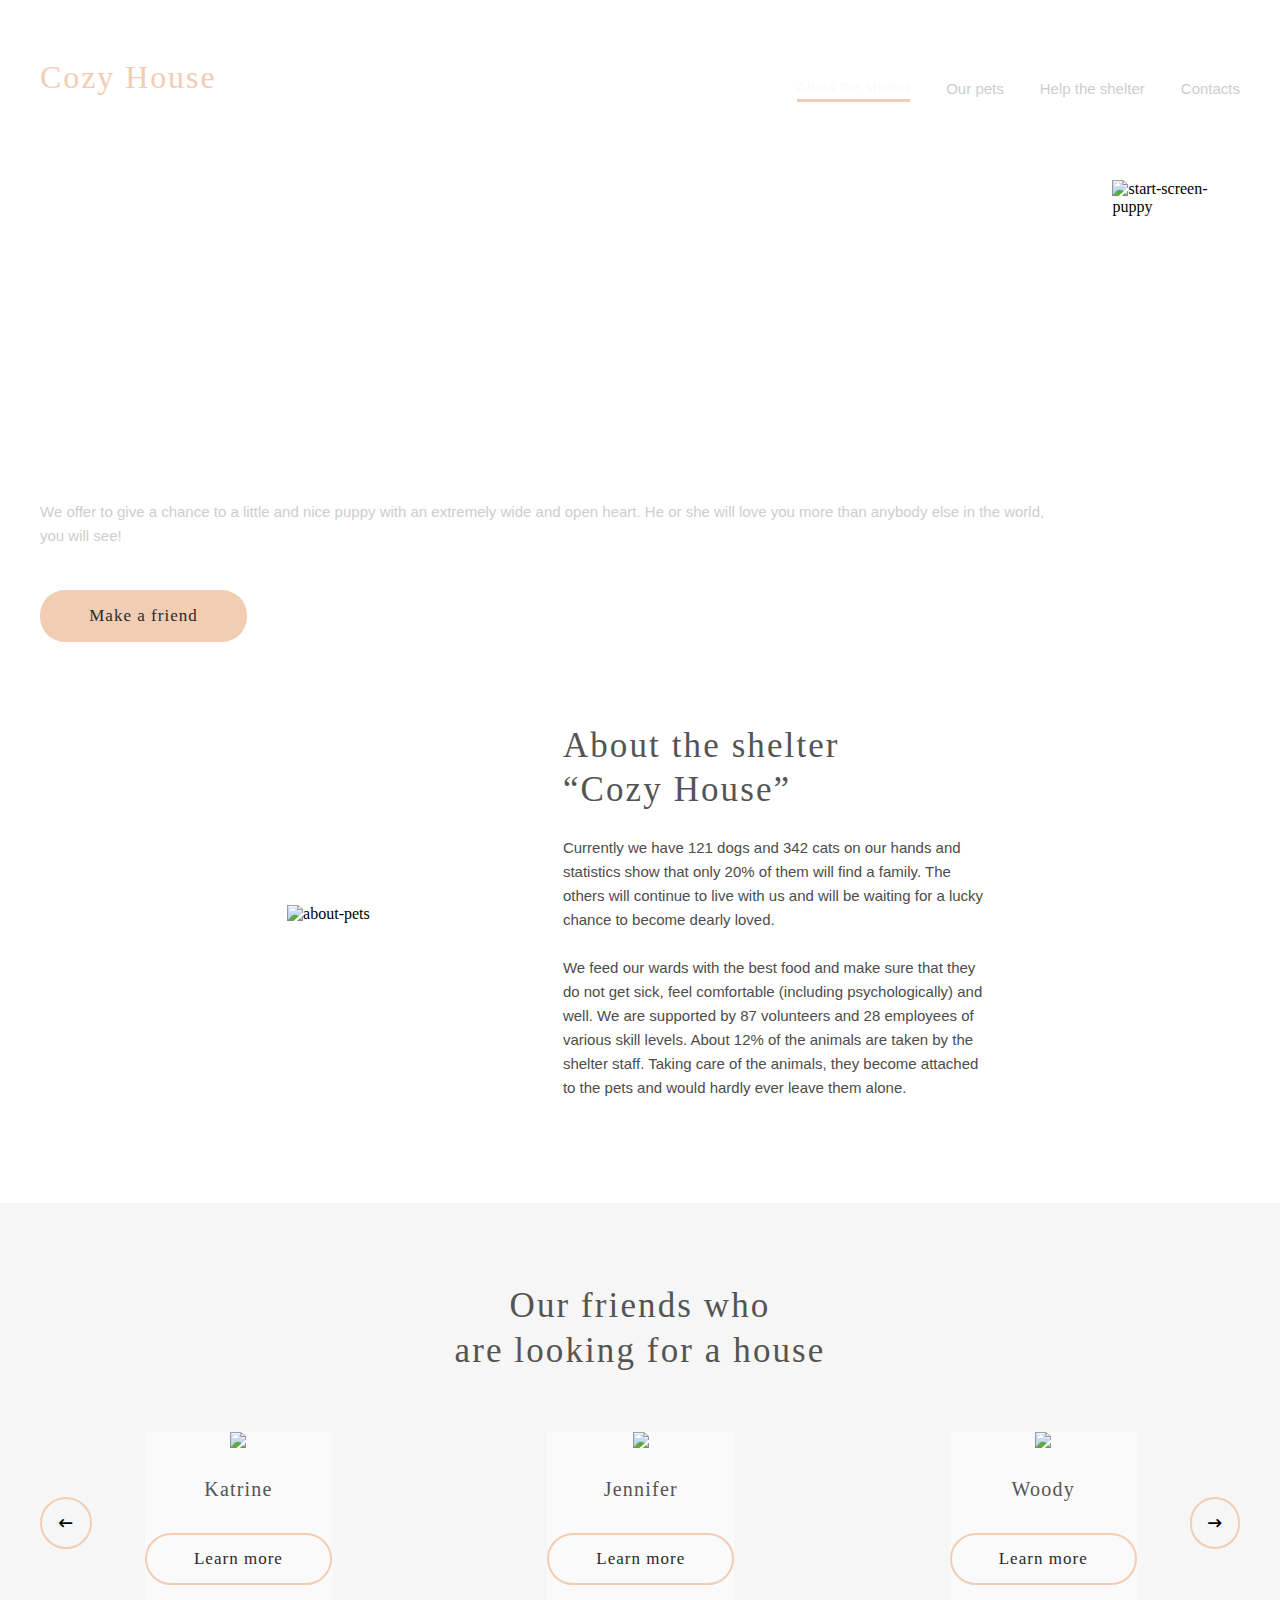
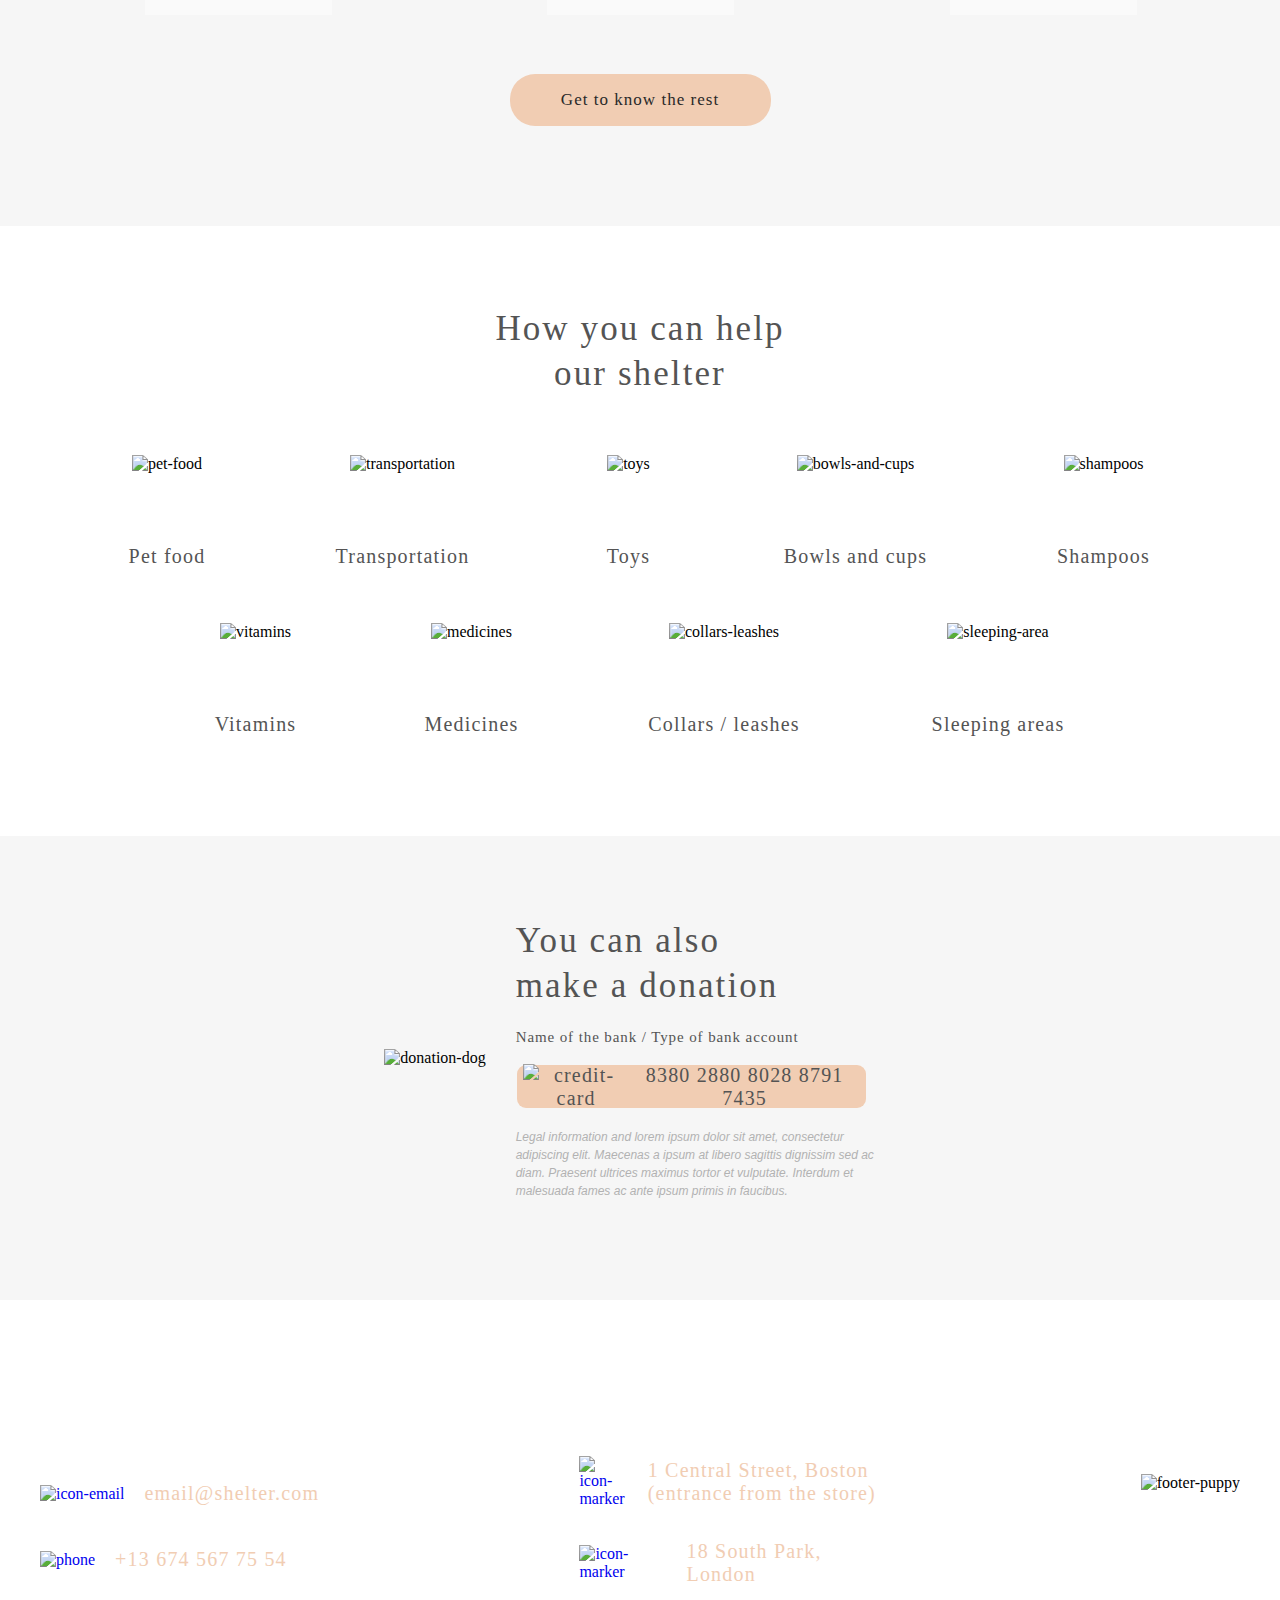
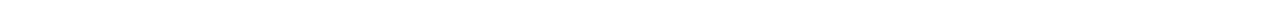
==== pages/main/index.html @ 6dab2da2 "feat: add pages/main" ====
<!DOCTYPE html>
<html lang="en">
<head>
    <meta charset="UTF-8">
    <meta http-equiv="X-UA-Compatible" content="IE=edge">
    <meta name="viewport" content="width=device-width, initial-scale=1.0">
    <title>Cozy House</title>
    <link rel="stylesheet" type="text/css" href="https://cdnjs.cloudflare.com/ajax/libs/font-awesome/6.1.1/css/all.min.css">
    <link rel="shortcut icon" href="../../assets/icons/Icons8-Windows-8-Animals-Dog-Track.ico" type="image/x-icon">
    <link rel="stylesheet" href="style.css">
</head>
<body onresize="createAdaptiveSlider()">


<!-- HEADER -->
    <div class="header-main">
        <header class="header">
            <div class="container">
                <div class="header-wrapper">
                    <div class="logo-header">
                        <a href="index.html">
                            <h1>
                                Cozy House
                            </h1>
                            <p class="logo-header-description">
                                Shelter for pets in Boston
                            </p>
                        </a>
                        
                    </div>
                    <div class="nav-header">
                        <a href="index.html" class="nav-header-link-active" >About the shelter</a>
                        <a href="ourPets.html" class="nav-header-link" target="_blank">Our pets</a>
                        <a href="#help" class="nav-header-link">Help the shelter</a>
                        <a href="#footer" class="nav-header-link">Contacts</a>
                    </div>
                    <div class="nav-header-burger" id="burger">
                        <span class="line-burger "><hr class="hr-burger line-burger1"></span>
                        <span class="line-burger "><hr class="hr-burger line-burger2"></span>
                        <span class="line-burger "><hr class="hr-burger line-burger3"></span>
                    </div>
                </div>
            </div>
        </header>
    </div>
<!-- MAIN -->
    <main class="main">
        <section class="not-only">
            <div class="container">
                <div class="not-only-wrapper">
                    <div class="not-only-text-block">
                        <h2>Not only people <br>need a house</h2>
                        <p class="not-only-add-text">We offer to give a chance to a 
                            little and nice puppy with an extremely wide and open heart. 
                            He or she will love you more than anybody else in the world, 
                            you will see!</p>
                        <button type="button" onclick="buttonToOurFriends()" class="not-only-button">Make a friend</button>
                    </div>
            
                    <div class="not-only-img">
                        <img src="../../assets/images/start-screen-puppy.png" alt="start-screen-puppy">
                    </div>
                </div>
            </div>
        </section>
        <section class="about">
            <div class="container">
                <div class="about-wrapper">
                    <div class="about-img">
                        <img src="../../assets/images/about-pets.png" alt="about-pets">
                    </div>
                    <div class="about-text-block">
                        <h3>About the shelter <br>“Cozy House”</h3>
                        <p class="about-add-text">Currently we have 121 dogs and 
                            342 cats on our hands and statistics show that only 
                            20% of them will find a family. The others will continue 
                            to live with us and will be waiting for a lucky chance to 
                            become dearly loved.</p>
                            <br>
                        <p class="about-add-text">We feed our wards with the best 
                            food and make sure that they do not get sick, feel 
                            comfortable (including psychologically) and well. 
                            We are supported by 87 volunteers and 28 employees 
                            of various skill levels. About 12% of the animals 
                            are taken by the shelter staff. Taking care of the 
                            animals, they become attached to the pets and would 
                            hardly ever leave them alone.</p>
                    </div>
                </div>
            </div>
        </section>
        <section class="our-friends" id="our-friends">
            <div class="container">
                <div class="our-friends-wrapper">
                    <div class="our-friends-title">
                        <h4>Our friends who <br>
                            are looking for a house</h4>
                    </div>
                    <div class="our-friends-slider">
                        <button type="button" class="our-friends-arrow1 ">
                            <i class="fa-solid fa-arrow-left-long"></i>
                        </button>
                        <div class="our-friends-whole-trio"></div>
                        <button type="button" class="our-friends-arrow2">
                            <i class="fa-solid fa-arrow-right-long"></i>
                        </button>
                    </div>
                    <button type="button" onclick="buttonToOurFriendsPage()" class="our-friends-button">
                        Get to know the rest
                    </button>
                </div>
            </div>
        </section>
        <section class="help" id="help">
            <div class="container">
                <div class="help-wrapper">
                    <div class="help-title">
                        <h4>How you can help <br>
                            our shelter</h4>
                    </div> 
                    <div class="help-grid">
                        <div class="help-img help-img1">
                            <img src="../../assets/icons/icon-pet-food.svg" alt="pet-food">
                            <p class="help-img-name">Pet food</p>
                        </div>
                        <div class="help-img help-img2">
                            <img src="../../assets/icons/icon-transportation.svg" alt="transportation">
                            <p class="help-img-name">Transportation</p>
                        </div>
                        <div class="help-img help-img3">
                            <img src="../../assets/icons/icon-toys.svg" alt="toys">
                            <p class="help-img-name">Toys</p>
                        </div>
                        <div class="help-img help-img4">
                            <img src="../../assets/icons/icon-bowls-and-cups.svg" alt="bowls-and-cups">
                            <p class="help-img-name">Bowls and cups</p>
                        </div>
                        <div class="help-img help-img5">
                            <img src="../../assets/icons/icon-shampoos.svg" alt="shampoos">
                            <p class="help-img-name">Shampoos</p>
                        </div>
                        <div class="help-img help-img6">
                            <img src="../../assets/icons/icon-vitamins.svg" alt="vitamins">
                            <p class="help-img-name">Vitamins</p>
                        </div>
                        <div class="help-img help-img7">
                            <img src="../../assets/icons/icon-medicines.svg" alt="medicines">
                            <p class="help-img-name">Medicines</p>
                        </div>
                        <div class="help-img help-img8">
                            <img src="../../assets/icons/icon-collars-leashes.svg" alt="collars-leashes">
                            <p class="help-img-name">Collars / leashes</p>
                        </div>
                        <div class="help-img help-img9">
                            <img src="../../assets/icons/icon-sleeping-area.svg" alt="sleeping-area">
                            <p class="help-img-name">Sleeping areas</p>
                        </div>
                    </div>
                </div>
            </div>
        </section>
        <section class="in-addition">
            <div class="container">
                <div class="in-addition-wrapper">
                    <div class="in-addition-img">
                        <img src="../../assets/images/donation-dog.png" alt="donation-dog">
                    </div>
                    <div class="in-addition-text-block">
                        <h5 >You can also <br> make a donation</h5>
                        <p class="in-addition-add-text1">Name of the bank / Type 
                            of bank account</p>
                            <form action="#">
                                <button type="button" class="in-addition-button in-addition-button-text" onclick="inAdditionButton()">
                                    <img src="../../assets/icons/credit-card.svg" alt="credit-card">
                                    8380 2880 8028 8791 7435
                                </button>
                            </form>
                        <p class="in-addition-add-text2">Legal information and lorem 
                            ipsum dolor sit amet, consectetur adipiscing elit. 
                            Maecenas a ipsum at libero sagittis dignissim sed ac 
                            diam. Praesent ultrices maximus tortor et vulputate. 
                            Interdum et malesuada fames ac ante ipsum primis in 
                            faucibus.</p>
                    </div>
                </div>
            </div>
        </section>
    </main>
<!-- FOOTER -->
    <footer class="footer" id="footer">
        <div class="container">
            <div class="footer-wrapper">
                <div class="footer-block footer-block1">
                    <h6>For questions and suggestions
                    </h6>
                    <div class="footer-contact">
                        <a href="mailto:email@shelter.com"><img src="../../assets/icons/icon-email.svg" alt="icon-email"></a>
                        <a href="mailto:email@shelter.com" class="footer-text">email@shelter.com</a>
                        
                    </div>
                    <div class="footer-contact">
                        <a href="tel:+136745677554"><img src="../../assets/icons/icon-phone.svg" alt="phone"></a>
                        <a href="tel:+136745677554" class="footer-text">+13 674 567 75 54</a>
                    </div>
                </div>
                <div class="footer-block footer-block2">
                    <h6>We are waiting for your visit
                    </h6>
                    <div class="footer-contact footer-contact-point">
                        <a href="https://goo.gl/maps/tnH14oCpLKEokHBg7" target="_blank"><img src="../../assets/icons/icon-marker.svg" alt="icon-marker"></a>
                        <a href="https://goo.gl/maps/tnH14oCpLKEokHBg7" target="_blank" class="footer-text">1 Central Street, Boston (entrance from the store)</a>
                    </div>
                    <div class="footer-contact footer-contact-point">
                        <a href="https://goo.gl/maps/tnH14oCpLKEokHBg7" target="_blank"><img src="../../assets/icons/icon-marker.svg" alt="icon-marker"></a>
                        <a href="https://goo.gl/maps/tnH14oCpLKEokHBg7" target="_blank" class="footer-text">18 South Park, London </a>
                    </div>
                </div>
                <img src="../../assets/images/footer-puppy.png" alt="footer-puppy" class="footer-img">
            </div>
        </div>
    </footer>

   <script src="script.js"></script>
</body>
</html>
---- pages/main/style.css ----
@font-face {
	font-family: 'Arial';
	src: url('../../assets/fonts/arial.ttf');
	src: local('Arial Regular'), local('Arial-Regular'),
		url('../../assets/fonts/arial.ttf') format('truetype');
	font-weight: normal;
	font-style: normal;
}

@font-face {
	font-family: 'Georgia';
	src: url('../../assets/fonts/georgia.ttf');
	src: local('Georgia Regular'), local('Georgia-Regular'),
		url('../../assets/fonts/georgia.ttf') format('truetype');
	font-weight: normal;
	font-style: normal;
}

html {
    box-sizing: border-box;
	scroll-behavior: smooth; 
	overflow-x: hidden;
}

html.open {
	overflow-y: hidden;
}

*, *::before, *::after {
    box-sizing: inherit;
}

body {
	margin: 0;
	position: relative;
	overflow-x: hidden;
	width: 100vw;
}



img {
    height: auto;
    vertical-align: middle;
}

p, h1, h2, h3, h5, h6 {
    margin-block-start: 0px;
    margin-block-end: 0px;
  }
  
.container {
	max-width: 1230px;
	margin: 0 auto;
	padding: 0 15px;
}

a {
	text-decoration: none;
}



:root {
	--color-light-xl: #FFFFFF;
	--color-light-l:#F6F6F6;
	--color-light-s:#FAFAFA;
	--color-dark-s:#CDCDCD;
	--color-dark-m:#B2B2B2;
	--color-dark-l:#545454;
	--color-dark-xl:#4C4C4C;
	--color-dark-2xl:#444444;
	--color-dark-3xl:#292929;
	--color-primary:#F1CDB3;
	--color-primary-light:#FDDCC4;
}

/* HEADER */

.overlay, .overlay-popup {
	background-color: #211F20;
	margin: 0;
	overflow-x: hidden;
	width: 100%;
	height: 100%;
	z-index: 2;
	opacity: 90%;
	position: absolute;
	transition: 0.5s;
}

.overlay-popup {
	opacity: 60%;
}

.header-main {
	background-size: cover;
}

.header-wrapper {
	display: flex;
	flex-direction: row;
	flex-wrap: nowrap;
	justify-content:space-between;
	padding-top: 60px;
	max-width: 1200px;
	
}

h1 {
	margin-bottom: 10px;
	font-family: 'Georgia';
	font-style: normal;
	font-weight: 400;
	font-size: 32px;
	line-height: 110%;
	letter-spacing: 0.06em;
	color: var(--color-primary);
}

.logo-header-description {
	font-family: 'Arial';
	font-style: normal;
	font-weight: 400;
	font-size: 13px;
	line-height: 15px;
	letter-spacing: 0.1em;
	color: var(--color-light-xl);
	margin-left: 4px;
}


.nav-header {
	display: flex;
	flex-direction: row;
	align-items: center;
}

.nav-header-burger, .nav-burger-menu {
	display: none;
}

.nav-header-link {
	font-family: 'Arial';
	font-style: normal;
	font-weight: 400;
	font-size: 15px;
	line-height: 160%;
	color: var(--color-dark-s);
	margin-left: 36px;
	text-decoration: none;
	margin-bottom: 3px;
	transition-duration: 0.5s;
}

.nav-header-link:hover, .nav-header-link:focus, .nav-header-link:active {
	color: var(--color-light-s);
	transition-duration: 0.5s;

}

.nav-header-link-active {
	font-family: 'Arial';
	font-style: normal;
	font-weight: 400;
	font-size: 15px;
	line-height: 160%;
	color: var(--color-light-s);
	text-decoration: none;
	margin-left: 36px;
	margin-bottom: 3px;
	border-bottom: solid var(--color-primary) 3px;
	
}

/* NOT ONLY */

.not-only {
	background-image: url(../../assets/images/start-screen-gradient-background.jpg);
	background-repeat: no-repeat;
	background-size: cover;
	background-position: 0 0;
}

.not-only-wrapper {
	margin-top: -120px;
	display: flex;
	flex-direction: row;
	align-content: space-between;
}

.not-only-text-block{
	display: flex;
	flex-direction: column;
	justify-content:flex-start;
	margin-top: 343px;
	margin-right: 43px;
}

h2 {
	font-family: 'Georgia';
	font-style: normal;
	font-weight: 400;
	font-size: 44px;
	line-height: 130%;
	color: var(--color-light-xl);
}

.not-only-add-text {
	font-family: 'Arial';
	font-style: normal;
	font-weight: 400;
	font-size: 15px;
	line-height: 160%;
	color: var(--color-dark-s);
	margin-top: 42px;
	margin-bottom: 42px;
}

.not-only-button {
	background-color: var(--color-primary);
	width: 207px;
	height: 52px;
	border: none;
	border-radius: 25px;
	font-family: 'Georgia';
	font-style: normal;
	font-weight: 400;
	font-size: 17px;
	line-height: 130%;
	letter-spacing: 0.06em;
	color: var(--color-dark-3xl);
	text-decoration: none;
	cursor: pointer;
	transition-duration: 0.5s;
}

.not-only-button:hover {
	background-color : var(--color-primary-light);
	transition-duration: 0.5s;
}

.not-only-img {
	margin-top: 180px;
	
}

/* ABOUT */

.about {
	padding-top: 82px;
	padding-bottom: 83px;
}

.about-wrapper {
	display: flex;
	flex-direction: row;
	justify-content: space-evenly;
	align-items: center;
}

.about-img {
	justify-items: center;
	display: flex;
	justify-content: center;
	margin-bottom: 15px;
	
}

.about-text-block {
	display: flex;
	flex-direction: column;
	width: 430px;
	height: 380px;
	margin-bottom: 16px;
	margin-left: -54px;
	
}

h3 {
	font-family: 'Georgia';
	font-style: normal;
	font-weight: 400;
	font-size: 35px;
	line-height: 128%;
	letter-spacing: 0.06em;
	color: var(--color-dark-l);
	margin-bottom: 23px;
}

.about-add-text {
	font-family: 'Arial';
	font-style: normal;
	font-weight: 400;
	font-size: 15px;
	line-height: 160%;
	color: var(--color-dark-xl);
	margin-bottom: 6px;
}

/* OUR FRIENDS */
.our-friends {
	padding-bottom: 100px;
	background-color: var(--color-light-l);
}

.our-friends-wrapper {
	display: flex;
	flex-direction: column;
	align-items: center;
}

h4 {
	font-family: 'Georgia';
	font-style: normal;
	font-weight: 400;
	font-size: 35px;
	line-height: 130%;
	letter-spacing: 0.06em;
	color: var(--color-dark-l);
	margin-bottom: 58px;
	text-align: center;
	margin-top: 80px;
}

.our-friends-slider {
	display: flex;
	flex-direction: row;
	margin-bottom: 59px;
	align-items:center;
	justify-content: center;
	width: 100%;
	
}

.our-friends-arrow1 {
	width: 62px;
	height: 52px;
	margin-right: 53px;
	border: 2px solid var(--color-primary);
	box-sizing: border-box;
	border-radius: 100px;
	background: url(../../assets/icons/Arrow_left.svg);
	background-repeat: no-repeat;
	background-position: center;
	padding: 0px;
	cursor: pointer;
}

.our-friends-arrow1:hover {
	background-color: var(--color-primary-light);
	border: 2px solid transparent;
	transition-duration: 0.5s;
}

.our-friends-whole-trio {
	display: flex;
	flex-direction: row;
	justify-content: space-between;
	width: 100%;
	
}

.our-friends-block {
	display: flex;
	flex-direction: column;
	justify-content: space-between;
	align-items: center;
	background-color: var(--color-light-s);
	cursor: pointer;
	
}

.our-friends-block:hover {
	background-color: var(--color-light-xl);
	
}

.our-friends-name  {
	font-family: 'Georgia';
	font-style: normal;
	font-weight: 400;
	font-size: 20px;
	line-height: 23px;
	letter-spacing: 0.06em;
	color: var(--color-dark-l);
	margin-bottom: 32px;
	margin-top: 30px;
}

.our-friends-click {
	border: 2px solid var(--color-primary);
	width: 187px;
	height: 52px;
	border-radius: 100px;
	background-color: transparent;
	margin-bottom: 30px;
	font-family: 'Georgia';
	font-style: normal;
	font-weight: 400;
	font-size: 17px;
	line-height: 130%;
	letter-spacing: 0.06em;
	color: var(--color-dark-3xl);
	cursor: pointer;
}

.our-friends-click:hover {
	background-color : var(--color-primary-light);
	transition-duration: 0.5s;
	border: 2px solid transparent;
	
}

.our-friends-block:hover .our-friends-click {
	background-color : var(--color-primary-light);
	transition-duration: 0.5s;
	border: 2px solid transparent;
}

.our-friends-arrow2 {
	width: 60px;
	height: 52px;
	margin-left: 53px;
	border: 2px solid var(--color-primary);
	box-sizing: border-box;
	border-radius: 100px;
	background: url(../../assets/icons/Arrow_right.svg);
	background-repeat: no-repeat;
	background-position: center;
	padding: 0px;
	cursor: pointer;
	
}

.our-friends-arrow2:hover {
	background-color: var(--color-primary-light);
	border: 2px solid transparent;
	transition-duration: 0.5s;

}

.our-friends-button {
	background-color: var(--color-primary);
	width: 261px;
	height: 52px;
	border: none;
	border-radius: 25px;
	font-family: 'Georgia';
	font-style: normal;
	font-weight: 400;
	font-size: 17px;
	line-height: 130%;
	letter-spacing: 0.06em;
	color: var(--color-dark-3xl);
	text-decoration: none;
	cursor: pointer;
	transition-duration: 0.5s;
}

.our-friends-button:hover {
	background-color : var(--color-primary-light);
	transition-duration: 0.5s;
}

/* POPUP */
.popup-visible {
	position: fixed;
	top: calc(50% - 26px);
    left: calc(50% + 26px);
	transform: translate(-50%, -50%); 
	width: 952px;
	height: auto;
	background-color: transparent;
	transition: 0.5s;
	z-index: 3;

	display: grid;
	grid-template-columns: repeat(2, auto);
	grid-template-areas: 
		'emptyCell1 close'
		'pop-item emptyCell2';
	
}

.emptyCell1 {
	grid-area: 1/1/1/1;
}

.emptyCell2 {
	grid-area: 2/2/2/2;
}

.close {
	width: 52px;
	height: 52px;
	justify-self: flex-end;
	background-color: transparent;
	background-image: url(../../assets/icons/close.svg);
	background-repeat: no-repeat;
	grid-area: 1/2/1/2;
	border: 2px solid #F1CDB3;
	border-radius: 100px;
	cursor: pointer;
	background-position: center;
	transition: 0.5s;
}

.close:hover, .hover {
	background-color: var(--color-primary-light);
	border: none;
	transition: 0.5s;
}

.pop-item {
	grid-area: 2/1/2/1;
	width: 900px;
	height: 500px;
	border-radius: 9px;
	box-shadow: 0px 2px 35px 14px rgba(13, 13, 13, 0.04);
	background-color: var(--color-light-s);
}

.popup-items {
	display: flex;
	flex-direction: row;
	justify-content: space-between;
}

.slider-img {
	border-radius: 9px;
}

.popup-text-block {
	margin: 50px 20px auto 29px;
	overflow-y: auto;
	height: auto;
	overflow-x: hidden;
	
}

.popup-name {
	font-family: 'Georgia';
	font-style: normal;
	font-weight: 400;
	font-size: 35px;
	line-height: 130%;
	letter-spacing: 0.06em;
	color: #000000;
	margin-bottom: 10px;
}

.popup-type-breed {
	font-family: 'Georgia';
	font-style: normal;
	font-weight: 400;
	font-size: 20px;
	line-height: 115%;
	letter-spacing: 0.06em;
	color: #000000;
	margin-bottom: 40px;
}

.popup-description {
	font-family: 'Georgia';
	font-style: normal;
	font-weight: 400;
	font-size: 15px;
	line-height: 110%;
	letter-spacing: 0.06em;
	color: #000000;
	margin-bottom: 30px;
}

.popup-list:last-child {
	padding-inline-start: 15px;
}

.popup-list-li {
	font-family: 'Georgia';
	font-style: normal;
	font-weight: 400;
	font-size: 15px;
	line-height: 110%;
	letter-spacing: 0.06em;
	color: #000000;
	margin-bottom: 11px;
}

.popup-list-li::marker {
	color: var(--color-primary);
}


/* HELP */

.help {
	padding-bottom: 100px;
}

.help-wrapper{
	display: flex;
	flex-direction: column;
	align-items: center;
}

.help-img1 {
	grid-area: help-img1;
	margin-left: 14px;
}

.help-img2 {
	grid-area: help-img2;
	margin-left: 5px;
}

.help-img3 {
	grid-area: help-img3;
	margin-right: 23px;
}

.help-img4 {
	grid-area: help-img4;
	margin-right: 49px;
}

.help-img5 {
	grid-area: help-img5;
	margin-right: 33px;
}

.help-img6 {
	grid-area: help-img6;
	margin-right: 49px;
}

.help-img7 {
	grid-area: help-img7;
	margin-right: 97px;
}

.help-img8 {
	grid-area: help-img8;
	margin-right: 72px;
}

.help-img9 {
	grid-area: help-img9;
	margin-right: 4px;
}

.help-grid {
	width: 100%;
	display: grid;
	justify-content: center;
	grid-row-gap: 55px;
	grid-template-columns: repeat(10, 1fr);
	grid-template-rows: auto;
	grid-template-areas: 
		'help-img1 help-img1 help-img2 help-img2 help-img3 help-img3 help-img4 help-img4 help-img5 help-img5'
		'. help-img6 help-img6 help-img7 help-img7 help-img8 help-img8 help-img9 help-img9 .';
}

.help-img {
	display: flex;
	flex-direction: column;
	align-items: center;
	height: 113px;
	width: auto;
	justify-content: space-between;
}

.help-img-name {
	font-family: 'Georgia';
	font-style: normal;
	font-weight: 400;
	font-size: 20px;
	line-height: 115%;
	letter-spacing: 0.06em;
	color: var(--color-dark-l);
}

/* IN ADDITION */

.in-addition {
	padding-bottom: 82px;
	background-color: var(--color-light-l);
	
}

.in-addition-wrapper {
	display: flex;
	flex-direction: row;
	justify-content: center;
	align-items: center;
	gap: 30px;
	padding-top: 82px;
}

.in-addition-img {
	margin-bottom: 20px;
}

.in-addition-text-block {
	display: flex;
	flex-direction: column;
	width: 380px;
	height: 282px;
	margin-bottom: 18px;
	
}

h5 {
	font-family: 'Georgia';
	font-style: normal;
	font-weight: 400;
	font-size: 35px;
	line-height: 130%;
	letter-spacing: 0.06em;
	color: var(--color-dark-l);
	margin-bottom: 20px;
}

.in-addition-add-text1 {
	font-family: 'Georgia';
	font-style: normal;
	font-weight: 400;
	font-size: 15px;
	line-height: 110%;
	letter-spacing: 0.06em;
	color: var(--color-dark-l);
	margin-bottom: 20px;
}

.in-addition-add-text2 {
	font-family: 'Arial';
	font-style: italic;
	font-weight: 400;
	font-size: 12px;
	line-height: 18px;
	color: var(--color-dark-m);
	margin-top: 20px;
}

.in-addition-button {
	width: 349px;
	height: 43px;
	background: var(--color-primary);
	border-radius: 9px;
	border: none;
	font-family: 'Georgia';
	font-style: normal;
	font-weight: 400;
	font-size: 20px;
	line-height: 115%;
	letter-spacing: 0.06em;
	color: var(--color-dark-l);
	display: flex;
	flex-direction: row;
	align-items: center;
	justify-content: space-evenly;
	margin-left: 1px;
	cursor: pointer;
}

.in-addition-button:hover {
	background-color : var(--color-primary-light);
	transition-duration: 0.5s;
}

/* FOOTER */

.footer {
	background-repeat: no-repeat;
	background-image: url(../../assets/images/footer-gradient-background.jpg);
	background-size: cover;
	background-position: 0 0;
}


.footer-wrapper {
	display: grid;
	grid-template-columns: repeat(3, auto);
	justify-content: space-between;
	align-items: center;
}

.footer-block {
	display: flex;
	flex-direction: column;
	width: 302px;
	height: 234px;
	margin-bottom: 18px;
	margin-right: 75px;
	justify-content: center;
}

.footer-block1 {
	width: 280px;
    display: flex;
    justify-content: space-around;
    flex-direction: column;
    height: 309px;
}

h6 {
	font-family: 'Georgia';
	font-style: normal;
	font-weight: 400;
	font-size: 35px;
	line-height: 130%;
	letter-spacing: 0.06em;
	color: var(--color-light-xl);
	margin-bottom: 34px;
	margin-top: 40px;
}

.footer-contact {
	display: flex;
	flex-direction: row;
	align-items: center;
	justify-content: flex-start;
	cursor: pointer;
	margin-bottom: 32px;
}

.footer-text {
	font-family: 'Georgia';
	font-style: normal;
	font-weight: 400;
	font-size: 20px;
	line-height: 115%;
	letter-spacing: 0.06em;
	color: var(--color-primary);
	margin-left: 20px;
	text-decoration: none;
}


.footer-img {
	margin-top: 40px;
}




@media screen and (max-width: 1279.9px) {

	.container {
		min-width: 738px;
		padding: 0 30px;
	}
	/* POPUP */
	.popup-visible {
		width: 682px;
	}

	.pop-item {
		width: 630px;
		height: 350px;
	}

	.popup-text-block {
		margin: 10px 9px 5px 11px;
	}

	.popup-type-breed {
		font-size: 20px;
		margin-bottom: 20px;
	}

	.popup-description {
		font-size: 13px;
	}

	.popup-list-li {
		font-size: 15px;
		margin-bottom: 5px;
	}



/* HEADER */
	.header-wrapper {
		padding-top: 30px;
	}

	.nav-header-burger, .nav-burger-menu {
		display: none;
	}

	.not-only-wrapper {
		flex-direction: column;
		align-items: center;
	}

	.not-only-text-block {
		align-items: center;
		margin-top: 180px;
		margin-right: 0px;
		width: 65%;
	}

	.not-only-text-block h2 {
		align-self: flex-start;
	}

	.not-only-img {
		display: flex;
		margin-top: 100px;
		justify-content: flex-end;
	}

	.not-only-img img {
		width: 81.5%;
	}

/* ABOUT */
	.about-wrapper {
		flex-direction: column-reverse;
	}

	.about-text-block {
		margin-left: 0px;
		margin-bottom: 78px;
	}

	.about-img {
		margin-bottom: 17px;
	}

/* OUR FRIENDS */

	.invisible {
		display: none;
	}

	.our-friends-arrow1 {
		margin-right: 12px;
	}

	.our-friends-arrow2 {
		margin-left: 14px;
	}

	.our-friends-whole-trio {
		justify-content: space-evenly;
	}

/* HELP */

	.help-grid {
		grid-template-columns: repeat(3, 1fr);
		grid-template-areas: 
			'help-img1 help-img2 help-img3'
			'help-img4 help-img5 help-img6'
			'help-img7 help-img8 help-img9';
	}

	.help-img2 {
		margin-left: 0px;
	}

	.help-img3 {
		margin-right: 12px;
	}

	.help-img4 {
		margin-right: -12px;
	}

	.help-img5 {
		margin-right: 0px;
	}

	.help-img6 {
		margin-right: 12px;
	}

	.help-img7 {
		margin-right: -12px;
	}

	.help-img8 {
		margin-right: 0px;
	}

	.help-img9 {
		margin-right: 12px;
	}

/* IN ADDITION */

	.in-addition-wrapper {
		flex-direction: column-reverse;
		gap: 41px;
		padding-top: 80px;
	}

/* FOOTER */

	.footer-wrapper {
		grid-template-columns: repeat(2, 1fr);
		grid-template-rows: auto;
		justify-items: center;
	}

	.footer-block {
		margin-right: 17px;
		margin-top: -12px;
	}

	.footer-block1 {
		margin-right: 8px;
	}

	.footer-img {
		margin-top: 12px;
		grid-area: 2 / 1 / 2 / 3;
	}
	
}


/* !!!!!!!!!!!!!!DELETE AFTER CROSS_CHECK START*/
@media screen and (width: 768px) {
	.our-friends-whole-trio {
		justify-content: space-between;
	}
}
/* !!!!!!!!!!!!!!DELETE AFTER CROSS_CHECK END*/


@media screen and (max-width: 767.9px) {
	.container {
		min-width: 300px;
		padding: 0 10px;
	}
/* HEADER */


	/* POPUP */
	.popup-visible {
		width: 271px;
		height: auto;
    	left: calc(50% + 15px);
	}

	.pop-item {
		width: 240px;
		height: auto;
	}

	.popup-items {
		display: flex;
		flex-direction: row;
		justify-content: space-between;
	}

	.popup-items .slider-img {
		display: none;
	}

	.popup-text-block {
		margin: 10px;
	}


	/* BURGER START */

				.overlay, .overlay-popup {
					background-color: #211F20;
					margin: 0;
					overflow-x: hidden;
					width: 100%;
					height: 100%;
					z-index: 2;
					opacity: 90%;
					position: absolute;
					transition: 0.3s;
				}

				.overlay-popup {
					opacity: 60%;
				}

				.nav-header{
					display: none;
				}	

				.nav-header-burger {
					display: block;
					margin-top: 11px;
					margin-right: 43px;
					z-index: 15;
				}
			
				.nav-header-burger:hover {
					cursor: pointer;
				}
			
				.line-burger {
					display: block;
					z-index: 10;
					transition: 0.5s;
				}
			
				.hr-burger {
					width: 30px;
					height: 2px;
					background-color: var(--color-primary);
					display: block;
					margin: 8px auto;
					-webkit-transition: all 0.3s ease-in-out;
					-o-transition: all 0.3s ease-in-out;
					transition: all 0.3s ease-in-out;
					unicode-bidi: isolate;
					margin-inline-start: auto;
					margin-inline-end: auto;
					overflow: visible;
					border-style: solid;
					border-width: 0px;
				}

				.hr-burger:hover {
					background-color: var(--color-primary-light);
				}

				.nav-header-burger.open .line-burger1 {
					transform: rotate(90deg) translate(10px, 11px);
					z-index: 11;
					transition: 0.5s;
				}
			
				.nav-header-burger.open .line-burger2 {
					transform: rotate(90deg) ;
					z-index: 11;
					transition: 0.5s;
				}

				.nav-header-burger.open .line-burger3 {
					transform: rotate(90deg) translate(-10px, -10px);
					z-index: 11;
					transition: 0.5s;
				}
				
				.nav-burger-menu {
					display: flex;
					position: absolute;
					top: 0px;
					right: -320px;
					transition: all 1s ease-in-out;
					flex-direction: column;
					width: 320px;
					height: 100vh;
					background-color: var(--color-dark-3xl);
					z-index: 12;
				}
			
				.nav-burger-menu.open {
					z-index: 13;
					right: 0px;
				}
			
				.nav-burger-menu.container.open {
					display: flex;
				}

				.logo-burger {
					margin-top: 30px;
					margin-left: 10px;
				}
			
				ul {
					padding-inline-start: 0px;
				}
			
				ul.open {
					display: block;
					list-style-type: disc;
					margin-block-start: 0px;
					margin-block-end: 0px;
					margin-inline-start: 0px;
					margin-inline-end: 0px;
					padding-inline-start: 0px;
					
				}

				li {
					list-style-type: none;
				}
			
				.nav-burger-menu-list {
					margin-top: 158px;
					display: flex;
					flex-direction: column;
    				align-items: center;
				}

				.nav-burger-menu-list.open {
					margin-top: 134px;
					margin-left: 127px;
					z-index: 9;
				}
			
				.nav-burger-menu-item.open {
					margin-bottom: 42px;
				}

				.nav-burger-menu-link-1, 
				.nav-burger-menu-link-2, 
				.nav-burger-menu-link-3, 
				.nav-burger-menu-link-4 {
			
					font-family: 'Arial';
					font-style: normal;
					font-weight: 400;
					font-size: 32px;
					line-height: 160%;
					color: var(--color-dark-s);
					text-decoration: none;
				}

				.nav-burger-menu-link-1 {
					border-bottom: var(--color-primary) solid 3px;
				}
			
				.nav-burger-menu-link-1.open:hover, .nav-burger-menu-link-1.open:focus, .nav-burger-menu-link-1.open:active,
				.nav-burger-menu-link-2.open:hover, .nav-burger-menu-link-2.open:focus, .nav-burger-menu-link-2.open:active,
				.nav-burger-menu-link-3.open:hover, .nav-burger-menu-link-3.open:focus, .nav-burger-menu-link-3.open:active,
				.nav-burger-menu-link-4.open:hover, .nav-burger-menu-link-4.open:focus, .nav-burger-menu-link-4.open:active,
				.nav-burger-menu-link-5.open:hover, .nav-burger-menu-link-5.open:focus, .nav-burger-menu-link-5.open:active {
					color: var(--color-light-xl);
					transition: 0.5s;
				}
				
	/* BURGER END */

	.header-wrapper {
		padding-top: 30px;
	}

	.not-only-wrapper {
		flex-direction: column;
		align-items: center;
	}

	.not-only-text-block {
		align-items: center;
		margin-top: 180px;
		margin-right: 0px;
		width: auto;
		align-content: center;
		text-align: center;
	}

	.not-only-text-block h2 {
		align-self: center;
		font-size: 25px;
		letter-spacing: 0.06em;
		
	}

	.not-only-img {
		display: flex;
		margin-top: 100px;
		justify-content: flex-end;
	}

	.not-only-img img {
		width: 88%;
	}

/* ABOUT */
	.about {
		padding-top: 42px;
		padding-bottom: 42px;
	}

	.about-wrapper {
		flex-direction: column-reverse;
	}

	.about-text-block {
		margin-left: 0px;
		margin-bottom: 32px;
		width: auto;
		text-align: center;
		height: auto;
	}

	.about-text-block h3 {
		font-size: 25px;
		margin-bottom: 25px;
		
	}

	.about-add-text {
		margin-left: 15px;
		margin-right: 15px;
		text-align: justify;
	}

	.about-img {
		margin-bottom: 0px;
		
	}

	.about-img img {
		width: 87%;
	}

/* OUR FRIENDS */

	.invisible, .invisible2 {
		display: none;
	}

	.our-friends {
		padding-bottom: 42px;
	}

	.our-friends-title h4 {
		font-size: 25px;
		margin-top: 42px;
		margin-bottom: 40px;
	}
	.our-friends-arrow1 {
		margin-right: 12px;
		order:2;
		width: 52px;
		margin-right: -16px;
		margin-top: 19px;
	}

	.our-friends-arrow2 {
		margin-left: 14px;
		order: 3;
		width: 52px;
		margin-left: -18px;
		margin-top: 19px;
	}

	.our-friends-whole-trio {
		justify-content: space-evenly;
		order: 1;
		grid-area: 1 / 1 / 1 / 3;
	}

	.our-friends-slider {
		display: grid;
		grid-template-columns: repeat(2, 1fr);
		grid-template-rows: repeat(2, auto);
		justify-items: center;
		margin-bottom: 42px;
	}

	


/* HELP */

	.help {
		padding-bottom: 42px;
	}

	.help-grid {
		grid-template-columns: repeat(2, 1fr);
		grid-template-areas: 
			'help-img1 help-img2'
			'help-img3 help-img4'
			'help-img5 help-img6'
			'help-img7 help-img8'
			'help-img9 .';
		justify-items: center;
		grid-row-gap: 30px;
	}

	.help-title h4 {
		font-size: 25px;
		margin-top: 42px;
		margin-bottom: 42px;
	}

	.help-img {
		width: 130px;
		height: 87px;
	}

	.help-img img {
		width: 50px;
	}

	.help-img-name {
		font-size: 15px;
		line-height: 110%;
	}

	.help-img1 {
		margin-left: -9px;
	}
	.help-img2 {
		margin-left: 10px;
	}

	.help-img3 {
		margin-right: 9px;
	}

	.help-img4 {
		margin-right: -10px;
	}

	.help-img5 {
		margin-right: 10px;
	}

	.help-img6 {
		margin-right: -11px;
	}

	.help-img7 {
		margin-right: 9px;
	}

	.help-img8 {
		margin-right:-10px;
	}

	.help-img9 {
		margin-right: 9px;
	}

/* IN ADDITION */

	.in-addition {
		padding-bottom: 22px;
	}

	.in-addition-wrapper {
		flex-direction: column-reverse;
		gap: 41px;
		padding-top: 41px;
	}

	.in-addition-text-block {
		width: 100%;
		padding-left: 10px;
		padding-right: 10px;
		margin-bottom: 0px;
		align-items: center;
		text-align: center;
	}

	.in-addition-text-block h5 {
		font-size: 25px;
		align-self: center;
		text-align: center;
		margin-bottom: 23px;
	}

	.in-addition-add-text1 {
		letter-spacing: 0px;
		margin-left: 3px;
		margin-bottom: 24px;
	}

	.in-addition-add-text2 {
		text-align:justify;
	}

	.in-addition-button {
		width: 281px;
		margin-left: -1px;
		justify-content: space-around;
	}

	.in-addition-button-text {
		font-size: 15px;
	}

	.in-addition-img {
		display: flex;
		justify-content: center;
	}


	.in-addition-img img {
		width: 87%;
		align-self:center;
	}

/* FOOTER */

	.footer-wrapper {
		grid-template-columns: repeat(1, auto);
		grid-template-areas: 
			'footer-block1'
			'footer-block'
			'footer-img';
		justify-items: center;
		justify-content: center;
	}

	h6 {
		font-size: 25px;
		text-align: center;
		margin-top: 30px;
		margin-left: 5px;
    	margin-right: 5px;
	}

	.footer-block {
		align-items: center;
		margin-top: 0px;
		margin-right: 0px;
	}

	.footer-block1 {
		align-items: center;
		margin-right: 0px;
		height: auto;
	}

	.footer-img {
		margin-top: 16px;
		grid-area: auto;
		align-self: center;
		width: 87%;
	}

	.footer-contact {
		padding-top: 6px;
		justify-content: center;
	}

	.footer-contact-point {
		align-self: flex-start;
	}

	.footer-block2 {
		margin-top: -15px;
	}
}
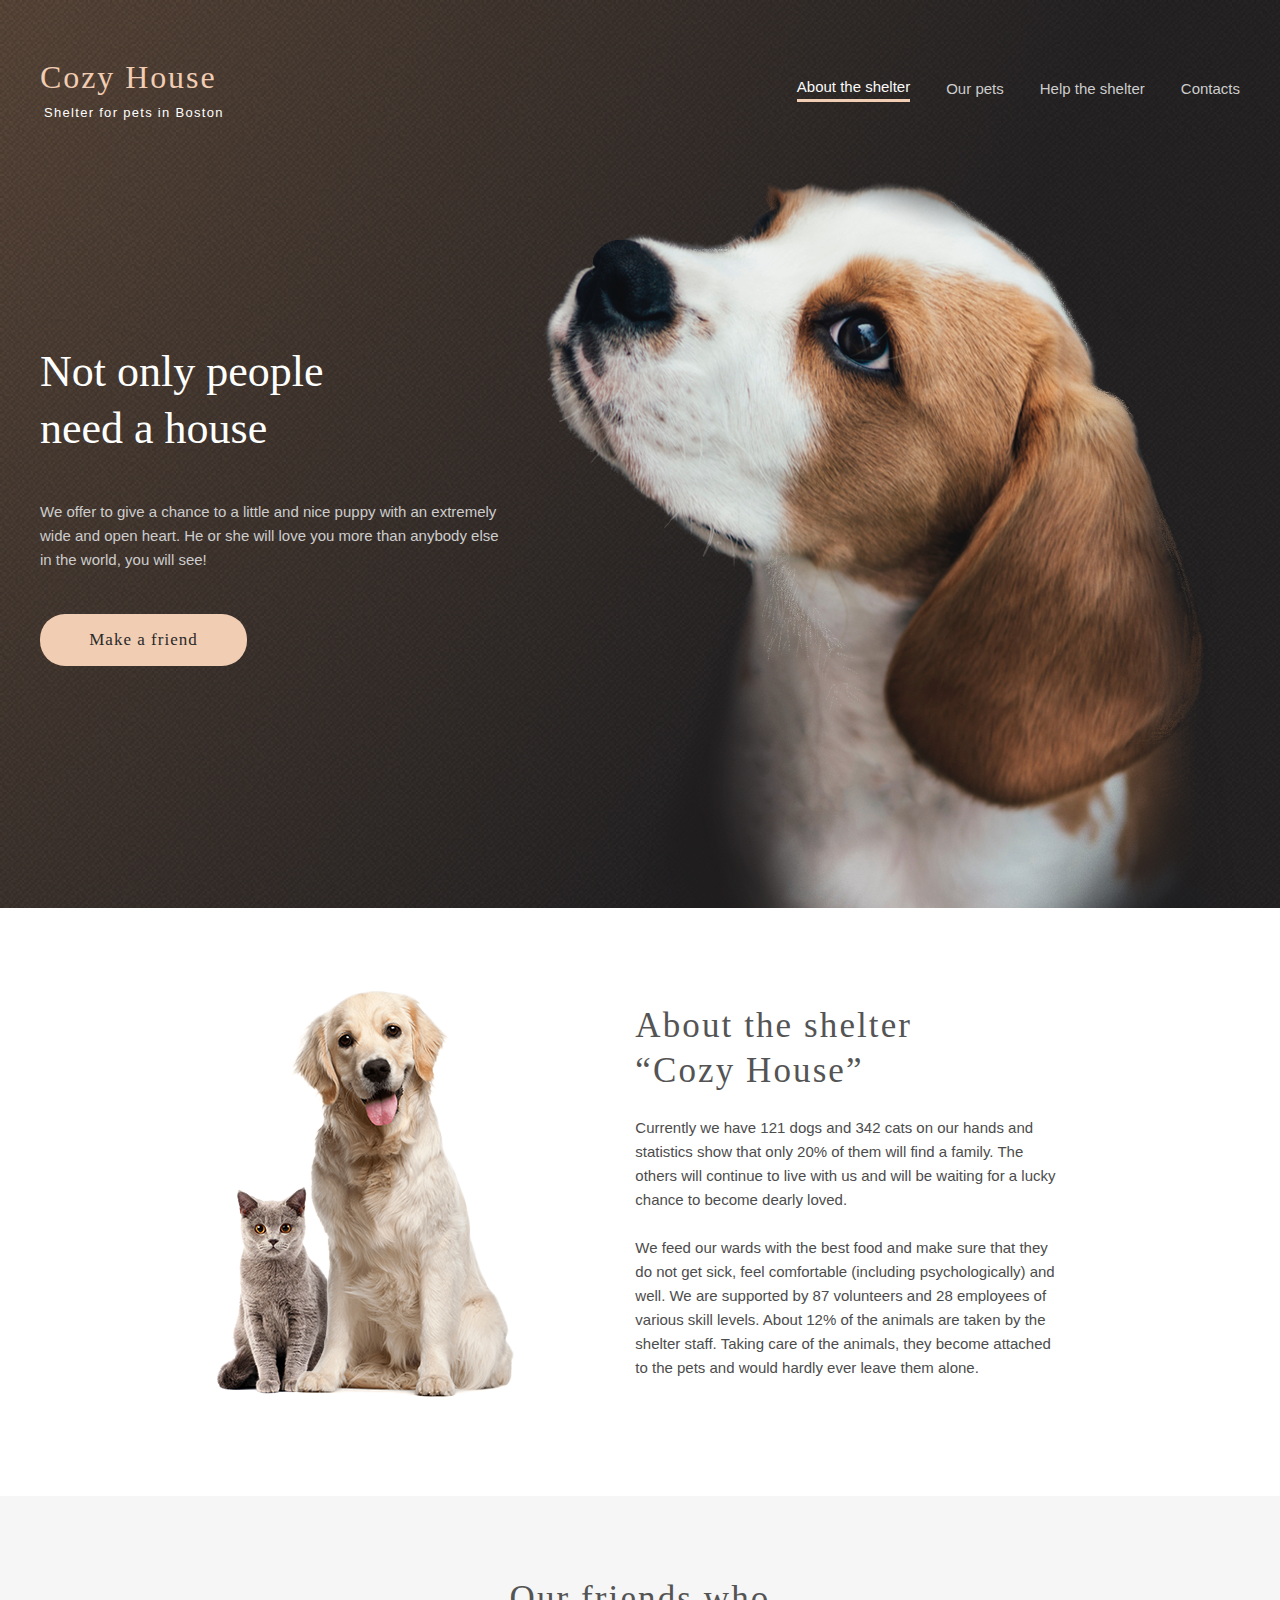
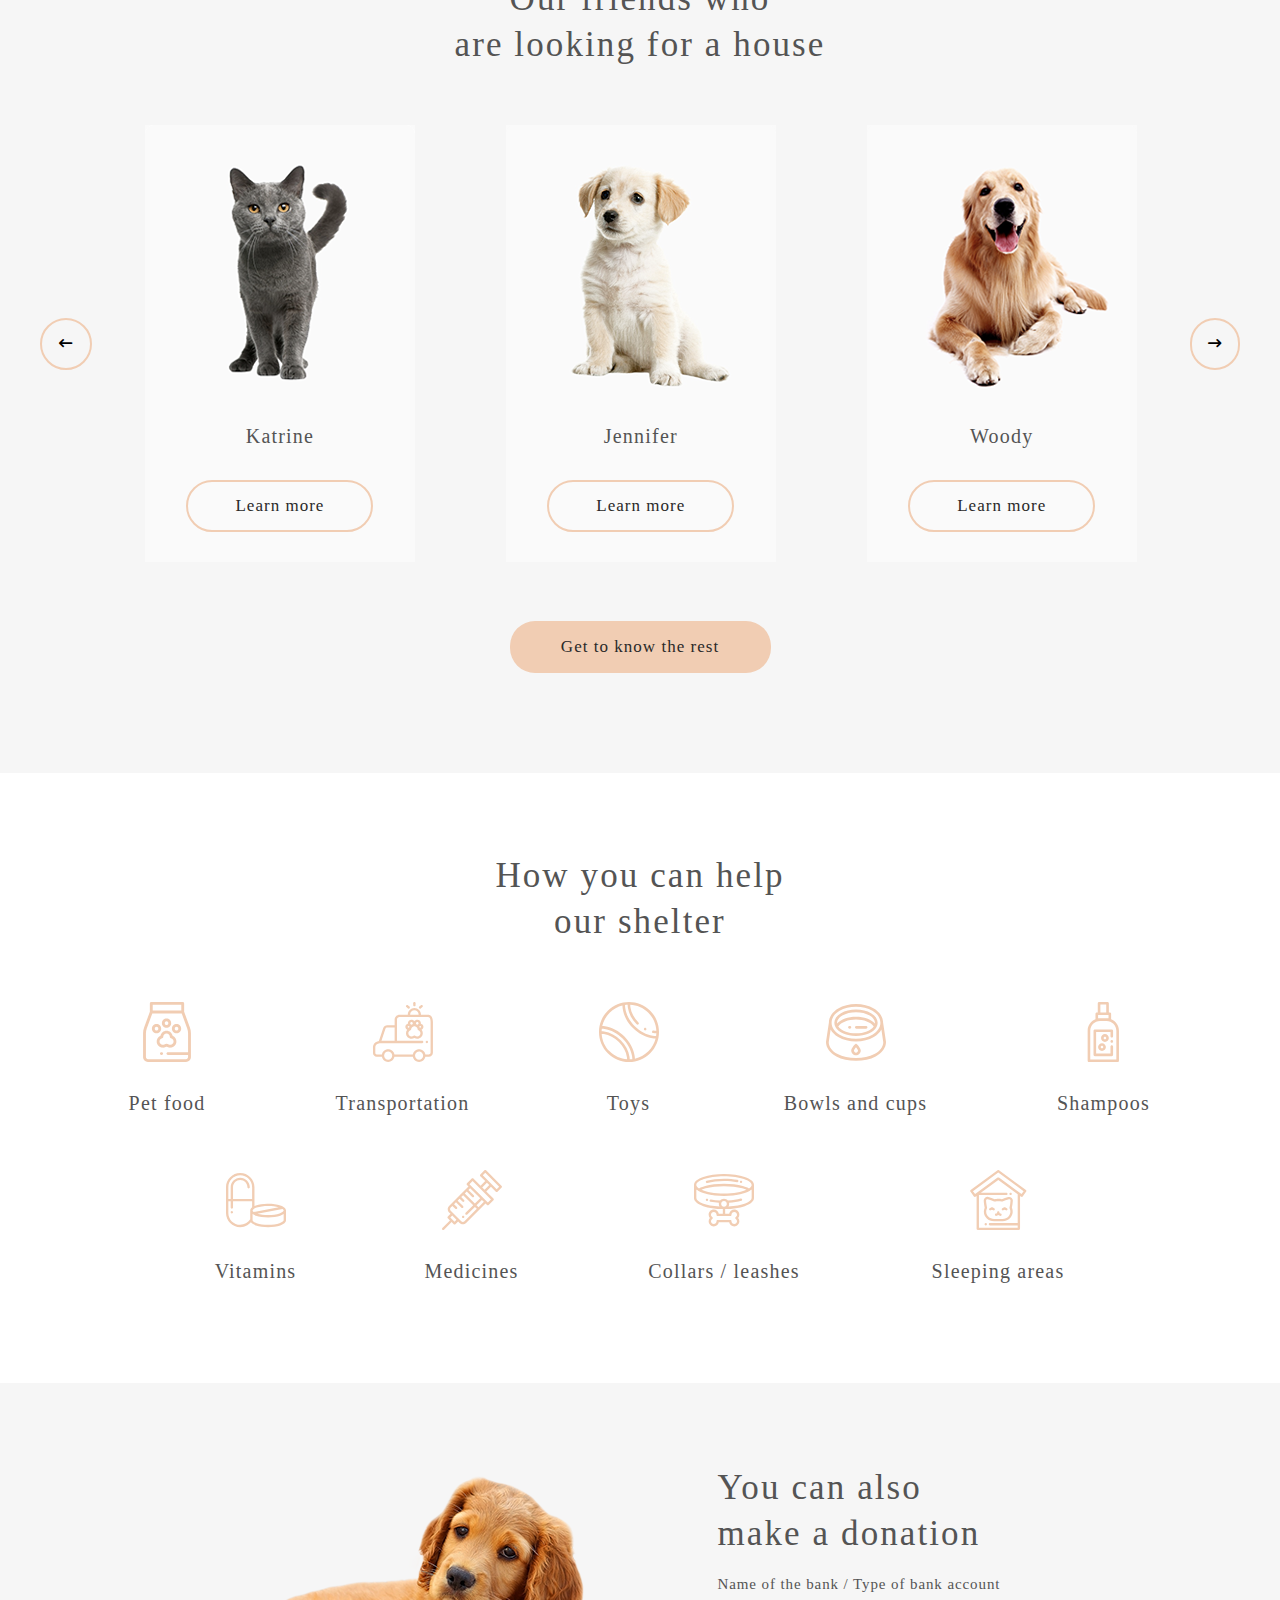
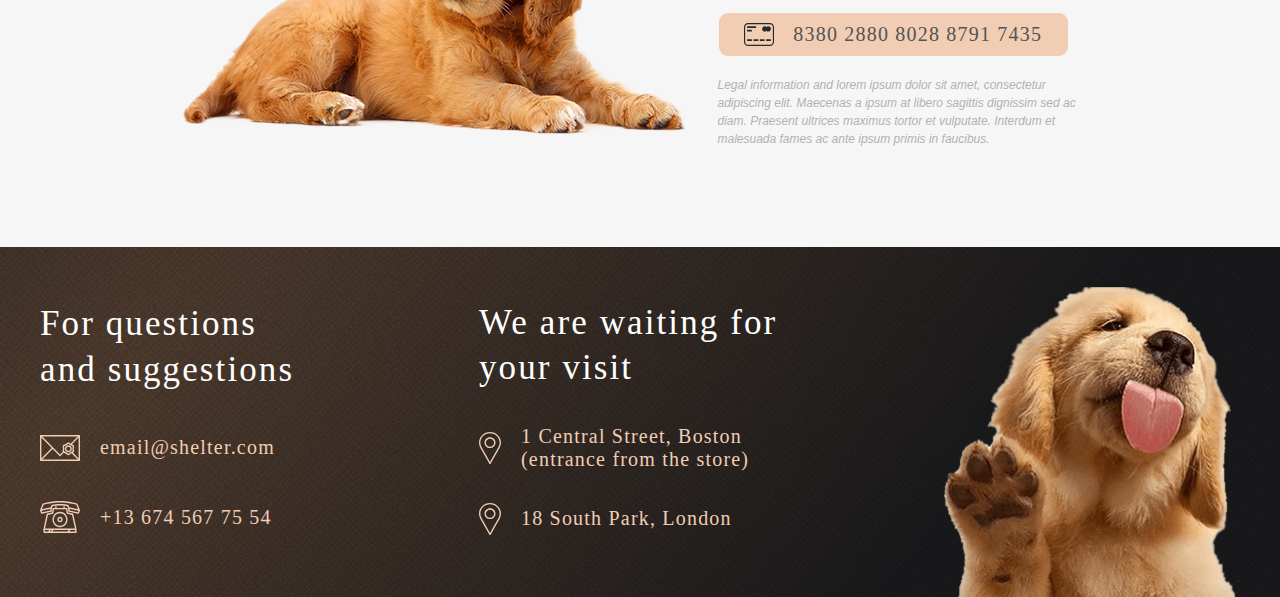
==== commit 1ace3a5b: "feat: change pets link" ====
--- a/pages/main/index.html
+++ b/pages/main/index.html
@@ -30,7 +30,7 @@
                     </div>
                     <div class="nav-header">
                         <a href="index.html" class="nav-header-link-active" >About the shelter</a>
-                        <a href="ourPets.html" class="nav-header-link" target="_blank">Our pets</a>
+                        <a href="../pets/pets.html" class="nav-header-link" target="_blank">Our pets</a>
                         <a href="#help" class="nav-header-link">Help the shelter</a>
                         <a href="#footer" class="nav-header-link">Contacts</a>
                     </div>
@@ -222,4 +222,4 @@
 
    <script src="script.js"></script>
 </body>
-</html>+</html>
